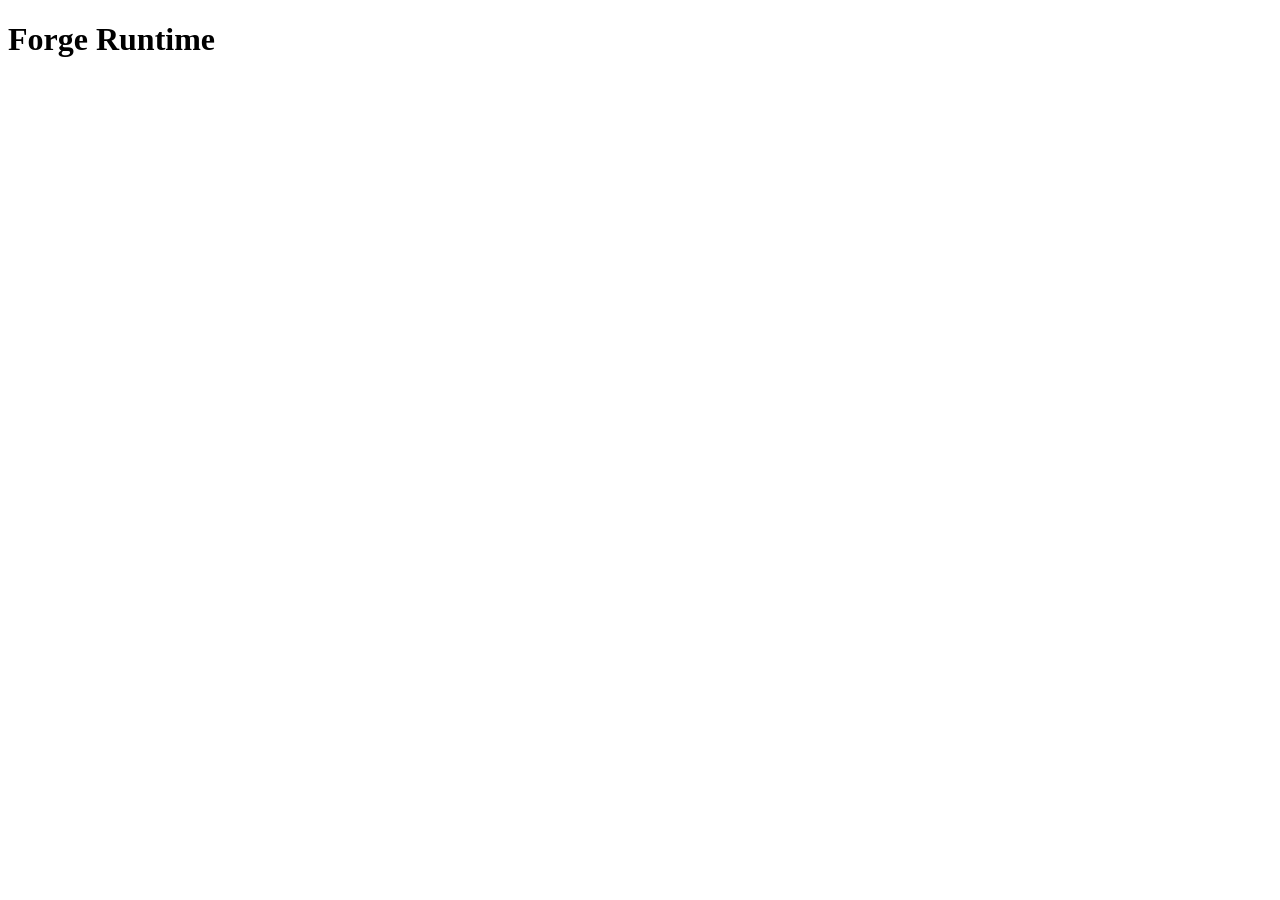
==== static/index.html @ 7a8f2b63 "feat(http): introduce unauthenticated landing and CLI login placeholder endpoints Appends unauthenti" ====
<!doctype html>
<html lang="en">
<head>
  <meta charset="utf-8">
  <meta name="viewport" content="width=device-width, initial-scale=1">
  <title>Forge Runtime</title>
</head>
<body>
  <main>
    <h1>Forge Runtime</h1>
  </main>
</body>
</html>
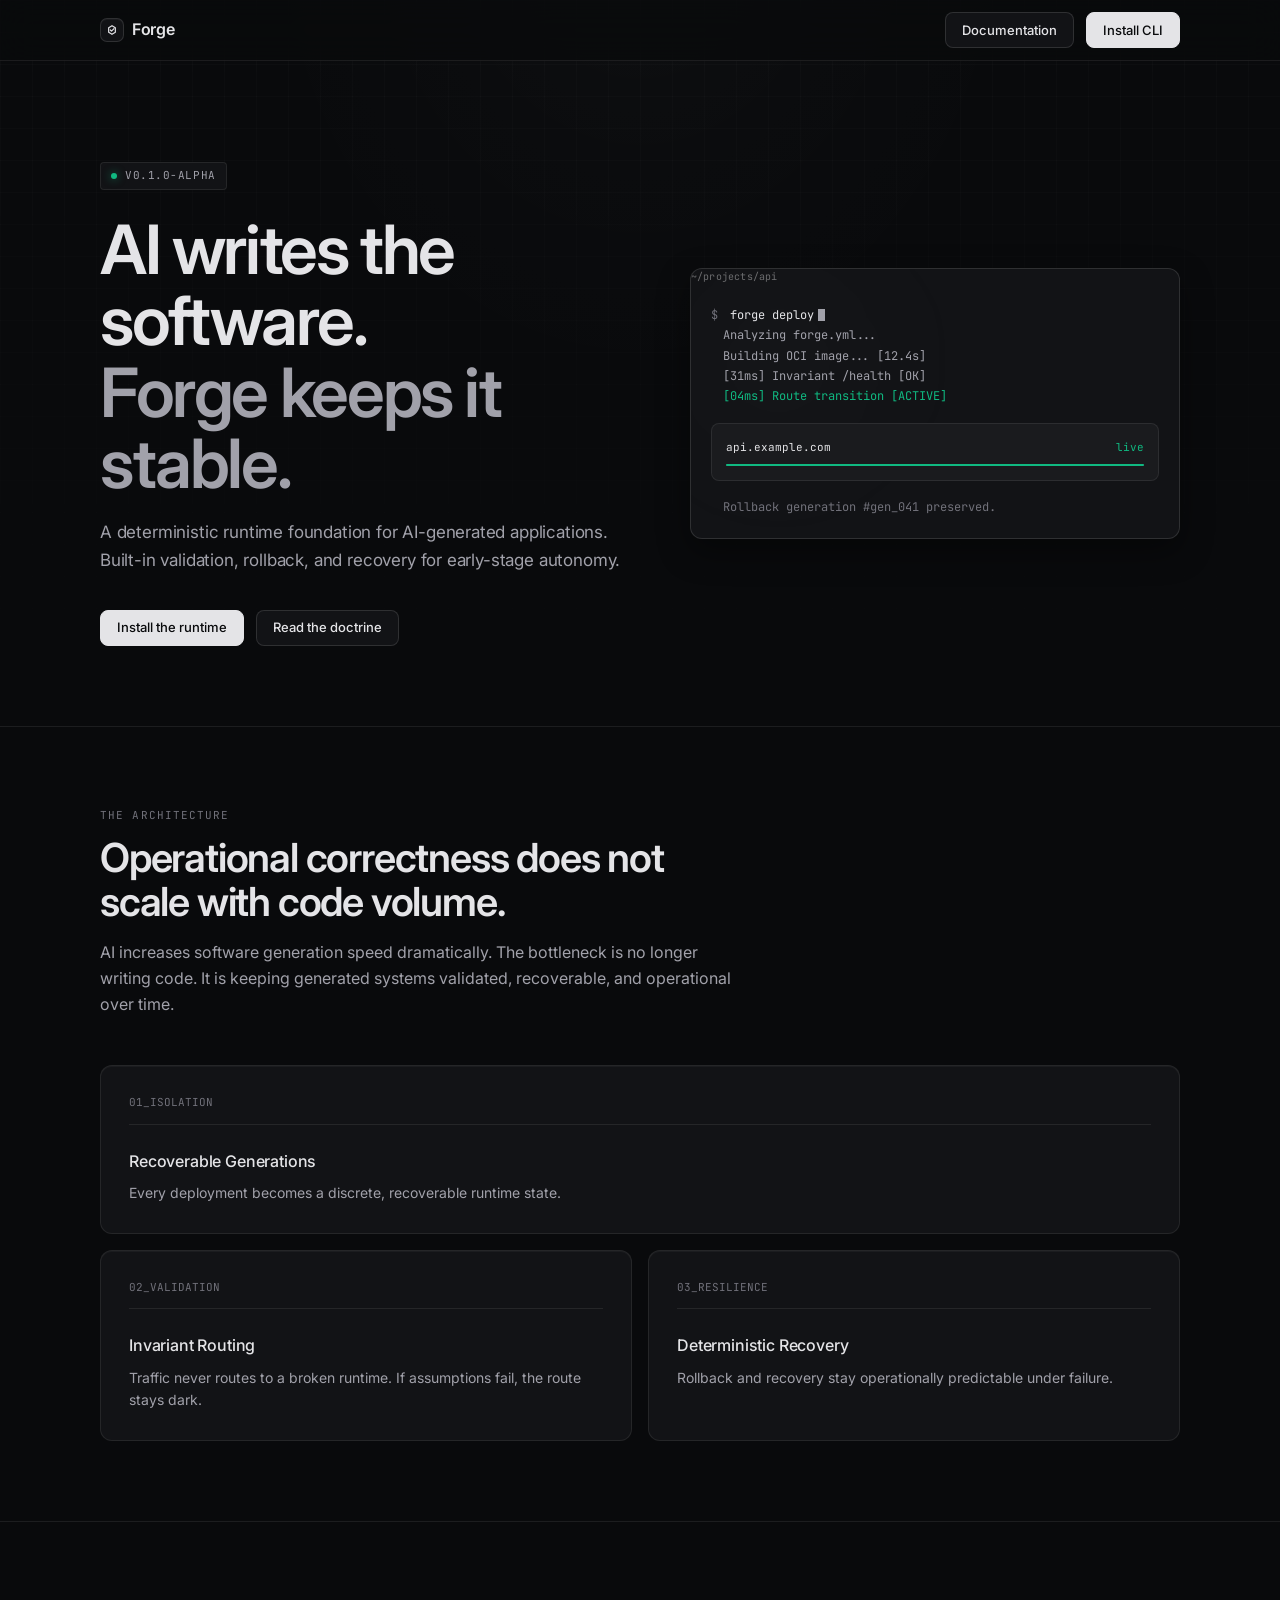
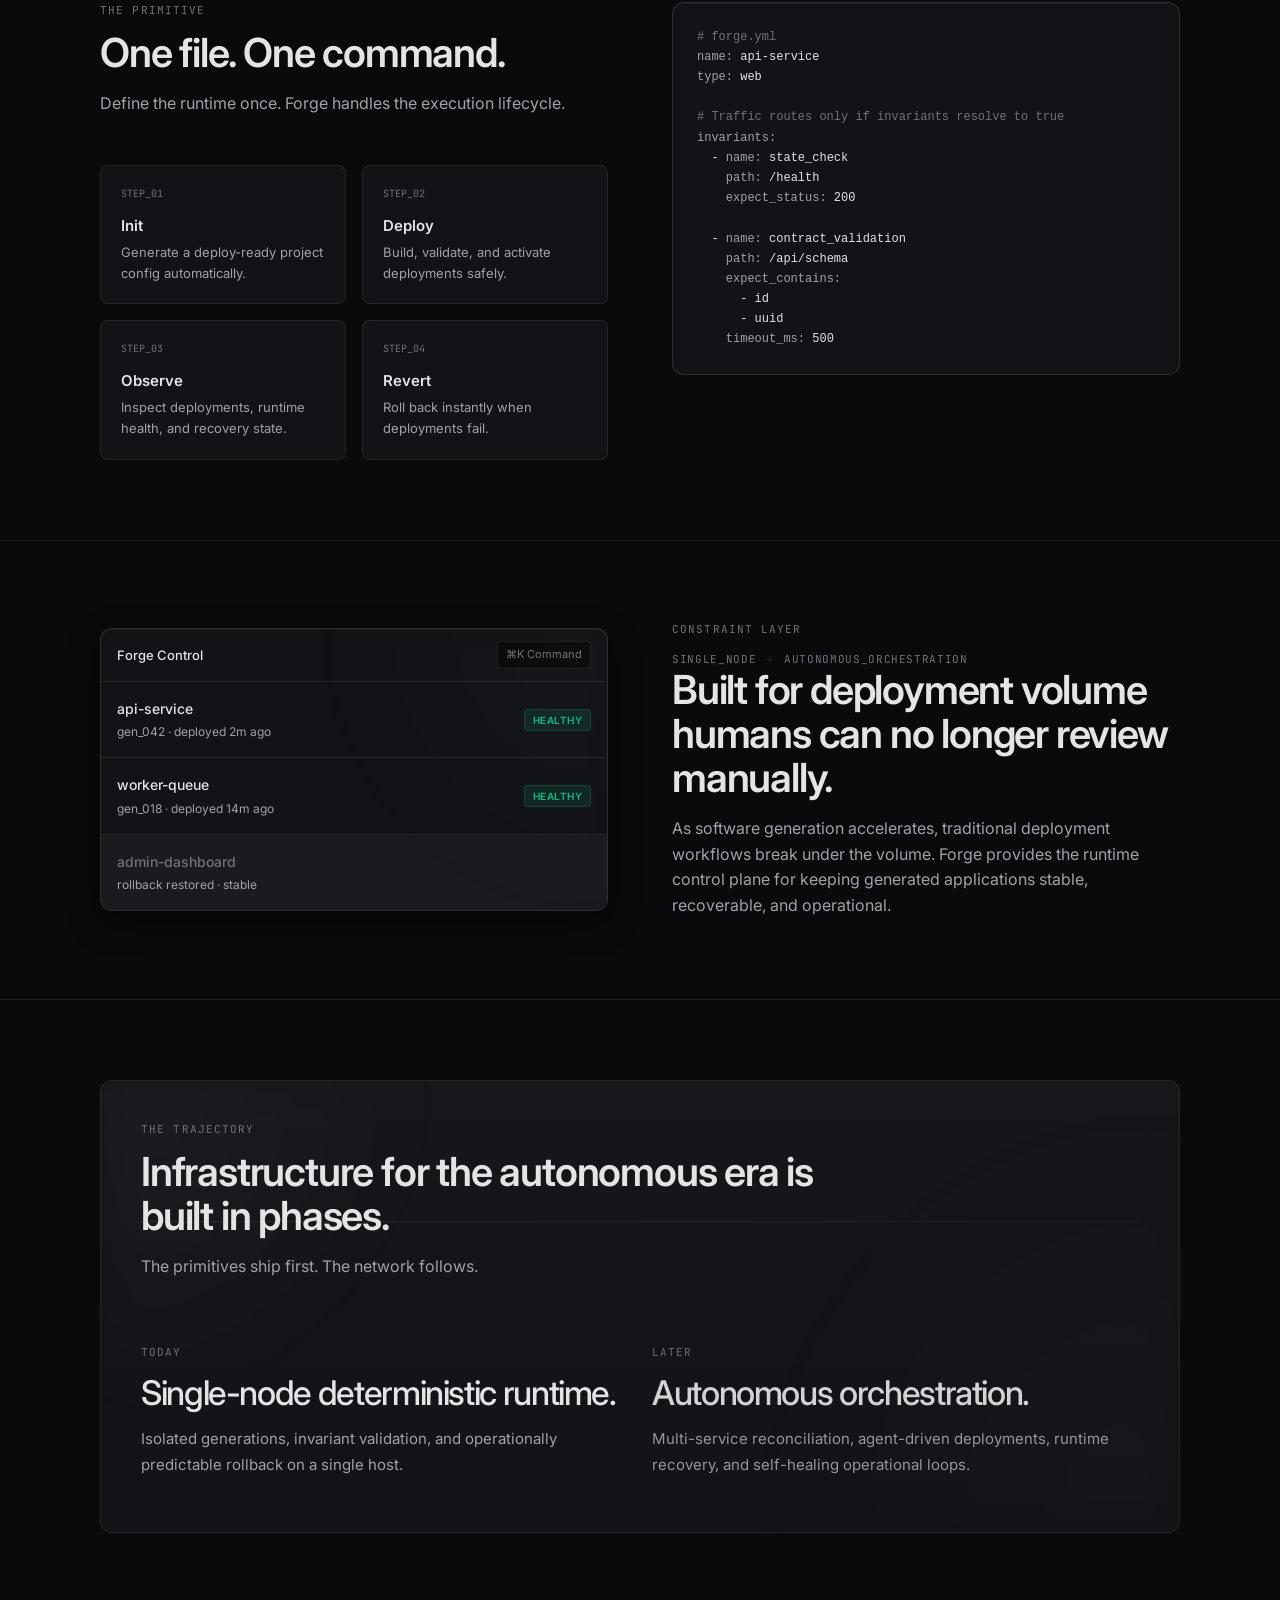
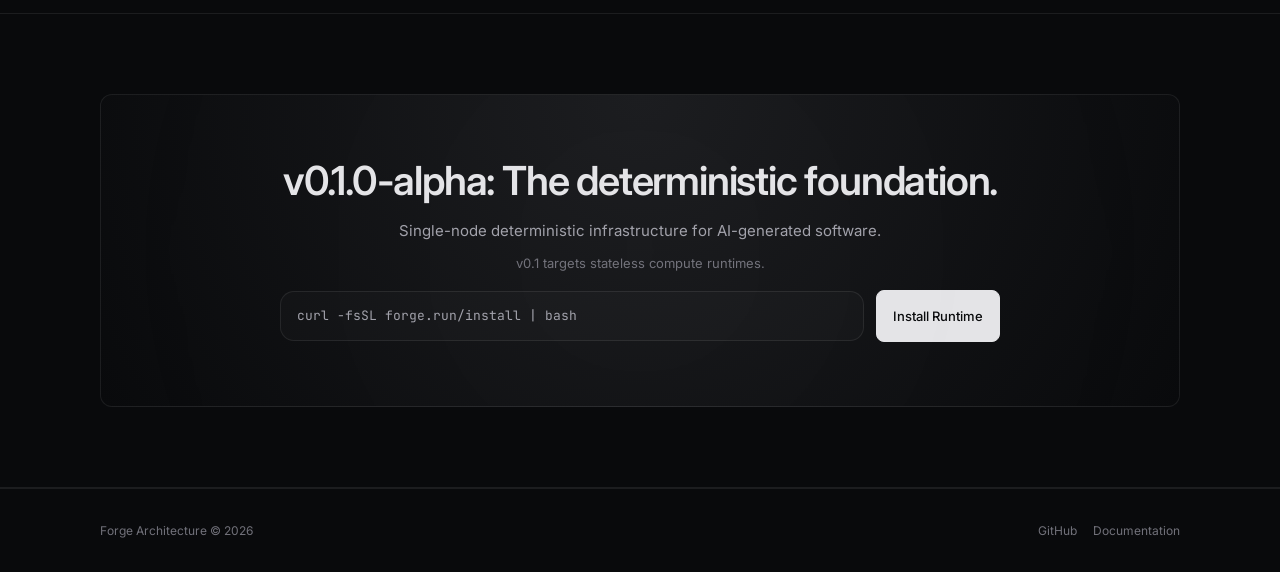
==== commit eae53a8c: "fix(auth): resolve login issue by updating authentication middleware" ====
--- a/static/index.html
+++ b/static/index.html
@@ -1,13 +1,1304 @@
 <!doctype html>
-<html lang="en">
-<head>
-  <meta charset="utf-8">
-  <meta name="viewport" content="width=device-width, initial-scale=1">
-  <title>Forge Runtime</title>
-</head>
-<body>
-  <main>
-    <h1>Forge Runtime</h1>
-  </main>
-</body>
+<html lang="en" class="dark">
+  <head>
+    <meta charset="UTF-8" />
+    <meta name="viewport" content="width=device-width, initial-scale=1.0" />
+    <meta
+      name="description"
+      content="Deploy AI-generated apps safely on your own infrastructure."
+    />
+    <title>Forge — The control plane for AI-generated software</title>
+
+    <link rel="preconnect" href="https://fonts.googleapis.com" />
+    <link rel="preconnect" href="https://fonts.gstatic.com" crossorigin />
+    <link
+      href="https://fonts.googleapis.com/css2?family=Inter:wght@400;500;600;700&family=JetBrains+Mono:wght@400;500;600&display=swap"
+      rel="stylesheet"
+    />
+
+    <style>
+          :root {
+            /* Softer Zinc/Charcoal Palette - Reduces eye strain */
+            --bg: #090a0c;
+            --bg-soft: #121316;
+            --bg-elevated: #1a1b1e;
+            --bg-hover: #212226;
+
+            /* Softer text colors to prevent halation */
+            --text: #e4e4e7;
+            --text-muted: #a1a1aa;
+            --text-faint: #71717a;
+
+            /* Translucent lines for natural blending */
+            --line: rgba(255, 255, 255, 0.08);
+            --line-strong: rgba(255, 255, 255, 0.12);
+
+            --accent: #ffffff;
+            --success: #10b981;
+            --success-bg: rgba(16, 185, 129, 0.12);
+
+            /* Sharp radii remain for the engineering feel */
+            --radius-xl: 16px;
+            --radius-lg: 12px;
+            --radius-md: 8px;
+            --radius-sm: 4px;
+
+            --shadow-soft: 0 12px 32px rgba(0, 0, 0, 0.4);
+            --shadow-border: inset 0 1px 0 rgba(255, 255, 255, 0.04);
+
+            --container: 1080px;
+          }
+
+          * { box-sizing: border-box; }
+          html { scroll-behavior: smooth; }
+
+          body {
+            margin: 0;
+            min-height: 100vh;
+            font-family: 'Inter', system-ui, sans-serif;
+            color: var(--text);
+            background-color: var(--bg);
+            overflow-x: hidden;
+            line-height: 1.6;
+            -webkit-font-smoothing: antialiased;
+            -moz-osx-font-smoothing: grayscale;
+          }
+
+          /* Softer Grid Pattern */
+          body::before {
+            content: "";
+            position: absolute;
+            inset: 0;
+            pointer-events: none;
+            background-image:
+              linear-gradient(rgba(255,255,255,0.02) 1px, transparent 1px),
+              linear-gradient(90deg, rgba(255,255,255,0.02) 1px, transparent 1px);
+            background-size: 32px 32px;
+            mask-image: linear-gradient(to bottom, rgba(0,0,0,1), transparent 80%);
+            -webkit-mask-image: linear-gradient(to bottom, rgba(0,0,0,1), transparent 80%);
+            z-index: -1;
+          }
+
+          /* Much softer ambient glow */
+          body::after {
+            content: "";
+            position: absolute;
+            top: -100px;
+            left: 50%;
+            transform: translateX(-50%);
+            width: 800px;
+            height: 500px;
+            background: radial-gradient(
+              ellipse at top,
+              rgba(255,255,255,0.025) 0%,
+              rgba(255,255,255,0.015) 22%,
+              rgba(255,255,255,0.008) 40%,
+              transparent 72%
+            );
+            pointer-events: none;
+            z-index: -1;
+            animation: ambient-float 12s ease-in-out infinite;
+          }
+
+          @keyframes ambient-float {
+            0%, 100% {
+              transform: translateX(-50%) translateY(0px);
+              opacity: 0.7;
+            }
+            50% {
+              transform: translateX(-50%) translateY(18px);
+              opacity: 1;
+            }
+          }
+
+          a { color: inherit; text-decoration: none; }
+          button, input { font: inherit; outline: none; }
+
+          .container {
+            width: min(100% - 48px, var(--container));
+            margin-inline: auto;
+          }
+
+          /* Navigation */
+          .nav-wrap {
+            position: sticky;
+            top: 0;
+            z-index: 50;
+            padding: 12px 0;
+            backdrop-filter: blur(16px);
+            -webkit-backdrop-filter: blur(16px);
+            background: rgba(9, 10, 12, 0.7);
+            border-bottom: 1px solid var(--line);
+          }
+
+          .nav {
+            display: flex;
+            align-items: center;
+            justify-content: space-between;
+          }
+
+          .brand {
+            display: inline-flex;
+            align-items: center;
+            gap: 8px;
+            font-weight: 600;
+            letter-spacing: -0.02em;
+            color: var(--text);
+          }
+
+          .brand-mark {
+            width: 24px;
+            height: 24px;
+            display: inline-flex;
+            align-items: center;
+            justify-content: center;
+            border: 1px solid var(--line-strong);
+            border-radius: 7px;
+            background: var(--bg-soft);
+            box-shadow: var(--shadow-border);
+          }
+
+          .brand-mark svg {
+            width: 16px;
+            height: 16px;
+            stroke: var(--text);
+            stroke-width: 1.8;
+            stroke-linecap: round;
+            stroke-linejoin: round;
+          }
+
+          .nav-links {
+            display: none;
+            align-items: center;
+            gap: 24px;
+            color: var(--text-muted);
+            font-size: 13px;
+            font-weight: 500;
+          }
+
+          .nav-links a { transition: color 150ms ease; }
+          .nav-links a:hover { color: var(--text); }
+
+          .nav-actions { display: flex; align-items: center; gap: 12px; }
+
+          /* Buttons */
+          .btn {
+            display: inline-flex;
+            align-items: center;
+            justify-content: center;
+            height: 36px;
+            padding: 0 16px;
+            border: 1px solid var(--line-strong);
+            border-radius: var(--radius-md);
+            color: var(--text);
+            background: var(--bg-soft);
+            font-size: 13px;
+            font-weight: 500;
+            transition: all 150ms cubic-bezier(0.2, 0.8, 0.2, 1);
+            cursor: pointer;
+          }
+
+          .btn:hover {
+            background: var(--bg-hover);
+            border-color: rgba(255, 255, 255, 0.2);
+          }
+
+          .btn:active { transform: scale(0.98); }
+
+          .btn-primary {
+            background: var(--text);
+            color: var(--bg);
+            border: 1px solid var(--text);
+          }
+
+          .btn-primary:hover {
+            background: #ffffff;
+            border-color: #ffffff;
+          }
+
+          /* Hero Section */
+          .hero { padding: 100px 0 80px; position: relative; }
+
+          .hero-grid {
+            display: grid;
+            gap: 48px;
+            align-items: center;
+          }
+
+          @media (min-width: 900px) {
+            .hero-grid { grid-template-columns: 1.05fr 0.95fr; }
+          }
+
+          .eyebrow {
+            display: inline-flex;
+            align-items: center;
+            gap: 8px;
+            padding: 4px 10px;
+            margin-bottom: 24px;
+            border: 1px solid var(--line);
+            border-radius: var(--radius-sm);
+            background: var(--bg-soft);
+            color: var(--text-muted);
+            font-family: 'JetBrains Mono', monospace;
+            font-size: 11px;
+            text-transform: uppercase;
+            letter-spacing: 0.05em;
+          }
+
+          .pulse {
+            width: 6px;
+            height: 6px;
+            border-radius: 50%;
+            background: var(--success);
+            box-shadow: 0 0 8px rgba(16, 185, 129, 0.6);
+          }
+
+          h1 {
+            margin: 0 0 20px;
+            font-size: clamp(40px, 5.5vw, 68px);
+            font-weight: 600;
+            line-height: 1.05;
+            letter-spacing: -0.035em;
+          }
+
+          .gradient-text { color: var(--text-muted); }
+
+          .hero-copy {
+            max-width: 540px;
+            color: var(--text-muted);
+            font-size: 17px;
+            line-height: 1.6;
+            letter-spacing: -0.01em;
+            margin-bottom: 36px;
+          }
+
+          .hero-actions { display: flex; gap: 12px; }
+
+          /* Strict Terminal UI */
+          .terminal-shell {
+            border: 1px solid var(--line-strong);
+            border-radius: var(--radius-lg);
+            background: var(--bg-soft);
+            box-shadow: var(--shadow-soft);
+            overflow: hidden;
+            position: relative;
+            animation: terminal-float 6s ease-in-out infinite;
+          }
+
+          .terminal-shell::before {
+            content: "";
+            position: absolute;
+            inset: -30%;
+            background:
+              radial-gradient(
+                circle,
+                rgba(255,255,255,0.035) 0%,
+                rgba(255,255,255,0.018) 18%,
+                rgba(255,255,255,0.008) 30%,
+                transparent 55%
+              );
+            filter: blur(40px);
+            opacity: 0.55;
+            transform: translateX(-20%) translateY(-10%);
+            animation: terminal-shimmer 14s ease-in-out infinite;
+            pointer-events: none;
+          }
+
+          @keyframes terminal-float {
+            0%, 100% {
+              transform: translateY(0px);
+            }
+            50% {
+              transform: translateY(-6px);
+            }
+          }
+
+          @keyframes terminal-shimmer {
+            0%, 100% {
+              transform: translateX(-18%) translateY(-8%);
+              opacity: 0.35;
+            }
+            50% {
+              transform: translateX(8%) translateY(4%);
+              opacity: 0.65;
+            }
+          }
+      }
+
+          .terminal-top {
+            display: flex;
+            align-items: center;
+            gap: 0;
+            padding: 12px 16px;
+            border-bottom: 1px solid var(--line);
+            background: rgba(255,255,255,0.015);
+            backdrop-filter: blur(12px);
+            -webkit-backdrop-filter: blur(12px);
+          }
+
+
+
+          .terminal-label {
+            color: rgba(255,255,255,0.38);
+            font-family: 'JetBrains Mono', monospace;
+            font-size: 10px;
+            letter-spacing: 0.02em;
+          }
+
+          .terminal-body {
+            padding: 20px;
+            font-family: 'JetBrains Mono', monospace;
+            font-size: 12px;
+            line-height: 1.7;
+            color: var(--text-muted);
+          }
+
+          .line { display: flex; gap: 12px; }
+          .prompt { color: var(--text-faint); user-select: none; }
+          .cmd { color: var(--text); }
+          .ok { color: var(--success); }
+          .info { color: var(--text-muted); }
+
+          .terminal-line {
+            opacity: 0;
+            transform: translateY(4px);
+            animation: terminal-line 420ms ease forwards;
+          }
+
+          .terminal-line:nth-child(1) { animation-delay: 450ms; }
+          .terminal-line:nth-child(2) { animation-delay: 1.1s; }
+          .terminal-line:nth-child(3) { animation-delay: 1.8s; }
+          .terminal-line:nth-child(4) { animation-delay: 2.7s; }
+          .terminal-line:nth-child(5) { animation-delay: 3.5s; }
+
+          .typing-cursor::after {
+            content: "";
+            display: inline-block;
+            width: 7px;
+            height: 1em;
+            margin-left: 4px;
+            vertical-align: -2px;
+            background: var(--text-muted);
+            animation: cursor-blink 900ms steps(2, start) infinite;
+          }
+
+          .route-card {
+            opacity: 0;
+            transform: translateY(6px);
+            animation: route-card-in 480ms ease forwards;
+            animation-delay: 4.05s;
+          }
+
+          .terminal-note {
+            opacity: 0;
+            animation: terminal-line 420ms ease forwards;
+            animation-delay: 4.8s;
+          }
+
+          @keyframes terminal-line {
+            to { opacity: 1; transform: translateY(0); }
+          }
+
+          @keyframes route-card-in {
+            to { opacity: 1; transform: translateY(0); }
+          }
+
+          @keyframes cursor-blink {
+            0%, 45% { opacity: 1; }
+            46%, 100% { opacity: 0; }
+          }
+
+          .route-card {
+            margin: 16px 0;
+            padding: 14px;
+            border: 1px solid var(--line);
+            border-radius: var(--radius-md);
+            background: var(--bg-elevated);
+          }
+
+          .route-head {
+            display: flex;
+            justify-content: space-between;
+            align-items: center;
+            color: var(--text);
+            font-size: 11px;
+            margin-bottom: 8px;
+          }
+
+          .route-status { color: var(--success); }
+
+          .progress {
+            height: 2px;
+            background: var(--line-strong);
+            border-radius: 2px;
+            overflow: hidden;
+          }
+
+          .progress-bar {
+            height: 100%;
+            width: 100%;
+            background: var(--success);
+            transform-origin: left;
+            animation: progress 1.4s cubic-bezier(0.2, 0.8, 0.2, 1) forwards;
+            animation-delay: 4.25s;
+          }
+
+          @keyframes progress { 0% { transform: scaleX(0); } 100% { transform: scaleX(1); } }
+
+          /* Sections */
+          section { padding: 80px 0; border-top: 1px solid var(--line); }
+
+          .section-head { margin-bottom: 48px; max-width: 640px; }
+
+          .kicker {
+            font-family: 'JetBrains Mono', monospace;
+            font-size: 11px;
+            color: var(--text-faint);
+            text-transform: uppercase;
+            letter-spacing: 0.1em;
+            margin-bottom: 12px;
+          }
+
+          h2 {
+            font-size: clamp(28px, 4vw, 40px);
+            font-weight: 600;
+            letter-spacing: -0.03em;
+            margin: 0 0 16px;
+            line-height: 1.1;
+          }
+
+          .section-copy { color: var(--text-muted); font-size: 16px; margin: 0; }
+
+          /* Bento Grid */
+          .grid-3 {
+            display: grid;
+            grid-template-columns: repeat(auto-fit, minmax(300px, 1fr));
+            gap: 16px;
+          }
+
+          .card {
+            padding: 28px;
+            border: 1px solid var(--line);
+            border-radius: var(--radius-lg);
+            background: var(--bg-soft);
+            box-shadow: var(--shadow-border);
+            transition:
+              border-color 180ms ease,
+              background 180ms ease,
+              transform 180ms ease,
+              box-shadow 180ms ease;
+          }
+
+          .card:hover {
+            border-color: rgba(255, 255, 255, 0.15);
+            background: var(--bg-elevated);
+            transform: translateY(-4px);
+            box-shadow: 0 20px 50px rgba(0,0,0,0.22);
+          }
+
+          .icon-mono {
+            font-family: 'JetBrains Mono', monospace;
+            font-size: 11px;
+            color: var(--text-faint);
+            margin-bottom: 24px;
+            padding-bottom: 12px;
+            border-bottom: 1px solid var(--line);
+          }
+
+          h3 { margin: 0 0 8px; font-size: 16px; font-weight: 500; letter-spacing: -0.01em; }
+          .card p { margin: 0; color: var(--text-muted); font-size: 14px; }
+
+          /* Workflow Pipeline */
+          .workflow { display: grid; gap: 16px; }
+
+          @media (min-width: 768px) {
+            .workflow { grid-template-columns: repeat(2, 1fr); }
+          }
+
+          .step {
+            padding: 20px;
+            border: 1px solid var(--line);
+            border-radius: var(--radius-md);
+            background: var(--bg-soft);
+          }
+
+          .step-number {
+            font-family: 'JetBrains Mono', monospace;
+            font-size: 10px;
+            color: var(--text-faint);
+            margin-bottom: 12px;
+          }
+
+          .step-title { margin: 0 0 4px; font-weight: 600; font-size: 15px; }
+          .step-copy { margin: 0; color: var(--text-muted); font-size: 13px; }
+
+          /* Split Layout */
+          .split { display: grid; gap: 64px; align-items: start; }
+
+          @media (min-width: 900px) {
+            .split { grid-template-columns: 1fr 1fr; }
+          }
+
+          /* Code Block */
+          .code-block {
+            margin: 0;
+            padding: 24px;
+            border: 1px solid var(--line-strong);
+            border-radius: var(--radius-lg);
+            background: var(--bg-soft);
+            color: var(--text);
+            font-family: 'JetBrains Mono', monospace;
+            font-size: 12px;
+            line-height: 1.6;
+            overflow-x: auto;
+            box-shadow: var(--shadow-border);
+          }
+
+          .key { color: var(--text-muted); }
+          .val { color: var(--text); }
+          .cmt { color: var(--text-faint); }
+
+          /* App Frame Preview */
+          .app-frame {
+            border: 1px solid var(--line-strong);
+            border-radius: var(--radius-lg);
+            background: var(--bg-soft);
+            overflow: hidden;
+            box-shadow: var(--shadow-border), var(--shadow-soft);
+            position: relative;
+          }
+
+          .app-frame::after {
+            content: "";
+            position: absolute;
+            inset: 0;
+            background: radial-gradient(
+              circle at top right,
+              rgba(255,255,255,0.025),
+              rgba(255,255,255,0.01) 22%,
+              transparent 55%
+            );
+            filter: blur(18px);
+            pointer-events: none;
+          }
+
+          .app-header {
+            display: flex;
+            justify-content: space-between;
+            align-items: center;
+            padding: 12px 16px;
+            border-bottom: 1px solid var(--line);
+          }
+
+          .app-search {
+            padding: 4px 8px;
+            border: 1px solid var(--line);
+            border-radius: var(--radius-sm);
+            font-size: 11px;
+            color: var(--text-faint);
+            background: var(--bg);
+          }
+
+          .app-row {
+            display: flex;
+            justify-content: space-between;
+            align-items: center;
+            padding: 16px;
+            border-bottom: 1px solid var(--line);
+          }
+
+          .app-row:last-child { border-bottom: none; }
+
+          .deploy-name { font-weight: 500; font-size: 14px; }
+          .deploy-meta { font-size: 12px; color: var(--text-muted); margin-top: 2px; }
+
+          .badge {
+            padding: 2px 8px;
+            border-radius: var(--radius-sm);
+            font-size: 10px;
+            font-weight: 600;
+            text-transform: uppercase;
+            letter-spacing: 0.05em;
+            background: var(--success-bg);
+            color: var(--success);
+            border: 1px solid rgba(16, 185, 129, 0.2);
+          }
+
+          /* Roadmap Timeline */
+          .roadmap-grid {
+            display: grid;
+            gap: 12px;
+          }
+
+          .roadmap-item {
+            display: grid;
+            grid-template-columns: 1fr;
+            gap: 16px;
+            padding: 24px;
+            border: 1px solid var(--line);
+            border-radius: var(--radius-lg);
+            background: var(--bg-soft);
+            box-shadow: var(--shadow-border);
+            transition:
+              transform 180ms ease,
+              border-color 180ms ease,
+              background 180ms ease;
+          }
+
+          .roadmap-item:hover {
+            transform: translateY(-3px);
+            border-color: rgba(255,255,255,0.14);
+            background: var(--bg-elevated);
+          }
+
+          @media (min-width: 820px) {
+            .roadmap-item {
+              grid-template-columns: 180px 1fr;
+              align-items: start;
+            }
+          }
+
+          .roadmap-phase {
+            font-family: 'JetBrains Mono', monospace;
+            font-size: 10px;
+            color: var(--text-faint);
+            margin-bottom: 8px;
+            text-transform: uppercase;
+            letter-spacing: 0.08em;
+          }
+
+          .roadmap-status {
+            display: inline-flex;
+            align-items: center;
+            width: fit-content;
+            padding: 3px 8px;
+            border: 1px solid var(--line-strong);
+            border-radius: var(--radius-sm);
+            color: var(--text-muted);
+            background: var(--bg);
+            font-family: 'JetBrains Mono', monospace;
+            font-size: 10px;
+            text-transform: uppercase;
+            letter-spacing: 0.05em;
+          }
+
+          .roadmap-status.done {
+            color: var(--success);
+            background: var(--success-bg);
+            border-color: rgba(16, 185, 129, 0.2);
+          }
+
+          .roadmap-status.now {
+            color: var(--text);
+            border-color: rgba(255, 255, 255, 0.2);
+          }
+
+          .roadmap-body h3 {
+            margin-bottom: 6px;
+          }
+
+          .roadmap-body p {
+            margin: 0;
+            color: var(--text-muted);
+            font-size: 14px;
+          }
+
+          .roadmap-list {
+            display: flex;
+            flex-wrap: wrap;
+            gap: 6px;
+            margin-top: 14px;
+          }
+
+          .roadmap-chip {
+            padding: 3px 8px;
+            border: 1px solid var(--line);
+            border-radius: var(--radius-sm);
+            color: var(--text-faint);
+            background: var(--bg);
+            font-family: 'JetBrains Mono', monospace;
+            font-size: 10px;
+          }
+
+          /* CTA Section */
+          .cta-box {
+            text-align: center;
+            padding: 64px 24px;
+            border: 1px solid var(--line);
+            border-radius: var(--radius-lg);
+            background: radial-gradient(circle at 50% 0%, var(--bg-elevated), var(--bg) 100%);
+            position: relative;
+            overflow: hidden;
+          }
+
+          .cta-box::before {
+            content: "";
+            position: absolute;
+            inset: -40%;
+            background: radial-gradient(
+              circle,
+              rgba(255,255,255,0.02) 0%,
+              rgba(255,255,255,0.012) 18%,
+              rgba(255,255,255,0.005) 36%,
+              transparent 62%
+            );
+            filter: blur(30px);
+            animation: cta-glow 8s linear infinite;
+            pointer-events: none;
+          }
+
+          @keyframes cta-glow {
+            0% {
+              transform: rotate(0deg);
+            }
+            100% {
+              transform: rotate(360deg) scale(1.04);
+            }
+          }
+
+          .trajectory-shell {
+            position: relative;
+            padding: 40px;
+            border: 1px solid var(--line);
+            border-radius: var(--radius-lg);
+            background:
+              linear-gradient(to bottom, rgba(255,255,255,0.015), transparent),
+              var(--bg-soft);
+            overflow: hidden;
+          }
+
+          .trajectory-shell::before {
+            content: "";
+            position: absolute;
+            inset: 0;
+            background:
+              radial-gradient(circle at top left, rgba(255,255,255,0.03), transparent 30%),
+              radial-gradient(circle at bottom right, rgba(255,255,255,0.02), transparent 40%);
+            filter: blur(30px);
+            pointer-events: none;
+          }
+
+          .trajectory-head {
+            position: relative;
+            z-index: 1;
+            max-width: 720px;
+            margin-bottom: 40px;
+          }
+
+          .trajectory-line {
+            position: absolute;
+            top: 140px;
+            left: 40px;
+            right: 40px;
+            height: 1px;
+            background: linear-gradient(
+              to right,
+              rgba(255,255,255,0.08),
+              rgba(255,255,255,0.02)
+            );
+          }
+
+          .trajectory-grid {
+            position: relative;
+            z-index: 1;
+            display: grid;
+            grid-template-columns: repeat(2, minmax(0, 1fr));
+            gap: 24px;
+          }
+
+          .trajectory-block {
+            padding-top: 24px;
+          }
+
+          .trajectory-label {
+            margin-bottom: 14px;
+            color: var(--text-faint);
+            font-family: 'JetBrains Mono', monospace;
+            font-size: 11px;
+            text-transform: uppercase;
+            letter-spacing: 0.08em;
+          }
+
+          .trajectory-block h3 {
+            margin-bottom: 10px;
+            font-size: clamp(24px, 3vw, 34px);
+            line-height: 1.05;
+            letter-spacing: -0.04em;
+          }
+
+          .trajectory-block p {
+            max-width: 460px;
+            color: var(--text-muted);
+            font-size: 15px;
+            line-height: 1.7;
+          }
+
+          .trajectory-future {
+            opacity: 0.92;
+          }
+
+          @media (max-width: 820px) {
+            .trajectory-grid {
+              grid-template-columns: 1fr;
+            }
+
+            .trajectory-line {
+              display: none;
+            }
+
+            .trajectory-shell {
+              padding: 28px;
+            }
+          }
+            100% {
+              transform: rotate(360deg) scale(1.04);
+            }
+          }
+
+          .cta-form {
+            display: flex;
+            max-width: 400px;
+            margin: 32px auto 0;
+            gap: 8px;
+          }
+
+          .input {
+            flex: 1;
+            height: 36px;
+            padding: 0 12px;
+            border: 1px solid var(--line-strong);
+            border-radius: var(--radius-md);
+            background: var(--bg);
+            color: var(--text);
+            font-size: 13px;
+            transition: border-color 150ms;
+          }
+
+          .input:focus { border-color: rgba(255, 255, 255, 0.3); }
+
+          /* Footer */
+          footer {
+            padding: 32px 0;
+            border-top: 1px solid var(--line);
+            font-size: 12px;
+            color: var(--text-faint);
+          }
+
+          .footer-content {
+            display: flex;
+            justify-content: space-between;
+            align-items: center;
+          }
+
+          .footer-links { display: flex; gap: 16px; }
+          .footer-links a:hover { color: var(--text-muted); }
+
+          /* Reveal Utils */
+          .reveal {
+            opacity: 0;
+            transform: translateY(10px);
+            animation: reveal 500ms cubic-bezier(0.2, 0.8, 0.2, 1) forwards;
+          }
+          .delay-1 { animation-delay: 100ms; }
+          .delay-2 { animation-delay: 200ms; }
+
+          @keyframes reveal { to { opacity: 1; transform: translateY(0); } }
+    </style>
+  </head>
+  <body>
+    <!-- Navigation -->
+    <header class="nav-wrap">
+      <nav class="container nav">
+        <a class="brand" href="#">
+          <div class="brand-mark" aria-hidden="true">
+            <svg viewBox="0 0 24 24" fill="none">
+              <path d="M7 8.5L12 5.5L17 8.5V15.5L12 18.5L7 15.5V8.5Z" />
+              <path d="M9.5 12L11.3 13.8L15 10" />
+            </svg>
+          </div>
+          Forge
+        </a>
+        <div class="nav-links">
+          <a href="#platform">Abstractions</a>
+          <a href="#workflow">Workflow</a>
+          <a href="#operator">Operator</a>
+          <a href="#roadmap">Roadmap</a>
+        </div>
+        <div class="nav-actions">
+          <a class="btn" href="#">Documentation</a>
+          <a class="btn btn-primary" href="#waitlist">Install CLI</a>
+        </div>
+      </nav>
+    </header>
+
+    <main>
+      <!-- Hero -->
+      <section class="hero" style="border-top: none">
+        <div class="container hero-grid">
+          <div>
+            <div class="eyebrow reveal">
+              <span class="pulse"></span> v0.1.0-alpha
+            </div>
+            <h1 class="reveal delay-1">
+              AI writes the software. <br />
+              <span class="gradient-text">Forge keeps it stable.</span>
+            </h1>
+            <p class="hero-copy reveal delay-2">
+              A deterministic runtime foundation for AI-generated applications.
+              Built-in validation, rollback, and recovery for early-stage
+              autonomy.
+            </p>
+            <div class="hero-actions reveal delay-2">
+              <a class="btn btn-primary" href="#waitlist"
+                >Install the runtime</a
+              >
+              <a class="btn" href="#workflow">Read the doctrine</a>
+            </div>
+          </div>
+
+          <div class="terminal-shell reveal delay-2">
+            <div class="terminal-top">
+              <div class="terminal-label">~/projects/api</div>
+            </div>
+            <div class="terminal-body">
+              <div class="line terminal-line">
+                <span class="prompt">$</span
+                ><span class="cmd typing-cursor">forge deploy</span>
+              </div>
+              <div class="line terminal-line">
+                <span class="prompt"></span
+                ><span class="info">Analyzing forge.yml...</span>
+              </div>
+              <div class="line terminal-line">
+                <span class="prompt"></span
+                ><span class="info">Building OCI image... [12.4s]</span>
+              </div>
+              <div class="line terminal-line">
+                <span class="prompt"></span
+                ><span class="info">[31ms] Invariant /health [OK]</span>
+              </div>
+              <div class="line terminal-line">
+                <span class="prompt"></span
+                ><span class="ok">[04ms] Route transition [ACTIVE]</span>
+              </div>
+
+              <div class="route-card">
+                <div class="route-head">
+                  <span>api.example.com</span>
+                  <span class="route-status">live</span>
+                </div>
+                <div class="progress"><div class="progress-bar"></div></div>
+              </div>
+
+              <div class="line terminal-note" style="margin-top: 8px">
+                <span class="prompt"></span
+                ><span class="info" style="color: var(--text-faint)"
+                  >Rollback generation #gen_041 preserved.</span
+                >
+              </div>
+            </div>
+          </div>
+        </div>
+      </section>
+
+      <!-- Platform Abstraction -->
+      <section id="platform">
+        <div class="container">
+          <div class="section-head">
+            <div class="kicker">The Architecture</div>
+            <h2>Operational correctness does not scale with code volume.</h2>
+            <p class="section-copy">
+              AI increases software generation speed dramatically. The
+              bottleneck is no longer writing code. It is keeping generated
+              systems validated, recoverable, and operational over time.
+            </p>
+          </div>
+
+          <div class="card" style="margin-bottom: 16px">
+            <div class="icon-mono">01_ISOLATION</div>
+            <h3>Recoverable Generations</h3>
+            <p>
+              Every deployment becomes a discrete, recoverable runtime state.
+            </p>
+          </div>
+
+          <div class="grid-3" style="grid-template-columns: repeat(2, 1fr)">
+            <div class="card">
+              <div class="icon-mono">02_VALIDATION</div>
+              <h3>Invariant Routing</h3>
+              <p>
+                Traffic never routes to a broken runtime. If assumptions fail,
+                the route stays dark.
+              </p>
+            </div>
+            <div class="card">
+              <div class="icon-mono">03_RESILIENCE</div>
+              <h3>Deterministic Recovery</h3>
+              <p>
+                Rollback and recovery stay operationally predictable under
+                failure.
+              </p>
+            </div>
+          </div>
+        </div>
+      </section>
+
+      <!-- Workflow / YAML -->
+      <section id="workflow">
+        <div class="container split">
+          <div>
+            <div class="section-head">
+              <div class="kicker">The Primitive</div>
+              <h2>One file. One command.</h2>
+              <p class="section-copy">
+                Define the runtime once. Forge handles the execution lifecycle.
+              </p>
+            </div>
+
+            <div class="workflow">
+              <div class="step">
+                <div class="step-number">STEP_01</div>
+                <p class="step-title">Init</p>
+                <p class="step-copy">
+                  Generate a deploy-ready project config automatically.
+                </p>
+              </div>
+              <div class="step">
+                <div class="step-number">STEP_02</div>
+                <p class="step-title">Deploy</p>
+                <p class="step-copy">
+                  Build, validate, and activate deployments safely.
+                </p>
+              </div>
+              <div class="step">
+                <div class="step-number">STEP_03</div>
+                <p class="step-title">Observe</p>
+                <p class="step-copy">
+                  Inspect deployments, runtime health, and recovery state.
+                </p>
+              </div>
+              <div class="step">
+                <div class="step-number">STEP_04</div>
+                <p class="step-title">Revert</p>
+                <p class="step-copy">
+                  Roll back instantly when deployments fail.
+                </p>
+              </div>
+            </div>
+          </div>
+
+          <pre class="code-block"><code><span class="cmt"># forge.yml</span>
+<span class="key">name:</span> <span class="val">api-service</span>
+<span class="key">type:</span> <span class="val">web</span>
+
+<span class="cmt"># Traffic routes only if invariants resolve to true</span>
+<span class="key">invariants:</span>
+  - <span class="key">name:</span> <span class="val">state_check</span>
+    <span class="key">path:</span> <span class="val">/health</span>
+    <span class="key">expect_status:</span> <span class="val">200</span>
+
+  - <span class="key">name:</span> <span class="val">contract_validation</span>
+    <span class="key">path:</span> <span class="val">/api/schema</span>
+    <span class="key">expect_contains:</span>
+      - <span class="val">id</span>
+      - <span class="val">uuid</span>
+    <span class="key">timeout_ms:</span> <span class="val">500</span></code></pre>
+        </div>
+      </section>
+
+      <!-- Operator Console -->
+      <section id="operator">
+        <div class="container split" style="align-items: center">
+          <div class="app-frame">
+            <div class="app-header">
+              <div style="font-weight: 500; font-size: 13px">Forge Control</div>
+              <div class="app-search">⌘K Command</div>
+            </div>
+            <div>
+              <div class="app-row">
+                <div>
+                  <div class="deploy-name">api-service</div>
+                  <div class="deploy-meta">gen_042 · deployed 2m ago</div>
+                </div>
+                <div class="badge">Healthy</div>
+              </div>
+              <div class="app-row">
+                <div>
+                  <div class="deploy-name">worker-queue</div>
+                  <div class="deploy-meta">gen_018 · deployed 14m ago</div>
+                </div>
+                <div class="badge">Healthy</div>
+              </div>
+              <div class="app-row" style="background: var(--bg-elevated)">
+                <div>
+                  <div class="deploy-name" style="color: var(--text-faint)">
+                    admin-dashboard
+                  </div>
+                  <div class="deploy-meta">rollback restored · stable</div>
+                </div>
+              </div>
+            </div>
+          </div>
+
+          <div>
+            <div
+              class="section-head"
+              style="margin-bottom: 0; max-width: 560px"
+            >
+              <div class="kicker">Constraint Layer</div>
+              <div
+                style="
+                  margin-top: 10px;
+                  display: flex;
+                  align-items: center;
+                  gap: 10px;
+                  color: var(--text-faint);
+                  font-family: &quot;JetBrains Mono&quot;, monospace;
+                  font-size: 11px;
+                  letter-spacing: 0.06em;
+                "
+              >
+                <span>SINGLE_NODE</span>
+                <span style="opacity: 0.3">→</span>
+                <span>AUTONOMOUS_ORCHESTRATION</span>
+              </div>
+              <h2>
+                Built for deployment volume humans can no longer review
+                manually.
+              </h2>
+              <p class="section-copy">
+                As software generation accelerates, traditional deployment
+                workflows break under the volume. Forge provides the runtime
+                control plane for keeping generated applications stable,
+                recoverable, and operational.
+              </p>
+            </div>
+          </div>
+        </div>
+      </section>
+
+      <!-- Trajectory -->
+      <section id="trajectory">
+        <div class="container">
+          <div class="trajectory-shell">
+            <div class="trajectory-head">
+              <div class="kicker">The Trajectory</div>
+              <h2>Infrastructure for the autonomous era is built in phases.</h2>
+              <p class="section-copy">
+                The primitives ship first. The network follows.
+              </p>
+            </div>
+
+            <div class="trajectory-line"></div>
+
+            <div class="trajectory-grid">
+              <div class="trajectory-block">
+                <div class="trajectory-label">Today</div>
+                <h3>Single-node deterministic runtime.</h3>
+                <p>
+                  Isolated generations, invariant validation, and operationally
+                  predictable rollback on a single host.
+                </p>
+              </div>
+
+              <div class="trajectory-block trajectory-future">
+                <div class="trajectory-label">Later</div>
+                <h3>Autonomous orchestration.</h3>
+                <p>
+                  Multi-service reconciliation, agent-driven deployments,
+                  runtime recovery, and self-healing operational loops.
+                </p>
+              </div>
+            </div>
+          </div>
+        </div>
+      </section>
+
+      <!-- CTA -->
+      <section id="waitlist" style="border-bottom: 1px solid var(--line)">
+        <div class="container">
+          <div class="cta-box">
+            <h2>v0.1.0-alpha: The deterministic foundation.</h2>
+            <p
+              style="
+                color: var(--text-muted);
+                font-size: 15px;
+                margin-top: 12px;
+              "
+            >
+              Single-node deterministic infrastructure for AI-generated
+              software.<br /><span
+                style="
+                  display: inline-block;
+                  margin-top: 10px;
+                  font-size: 13px;
+                  color: var(--text-faint);
+                "
+                >v0.1 targets stateless compute runtimes.</span
+              >
+            </p>
+            <form
+              class="cta-form"
+              onsubmit="
+                event.preventDefault();
+                this.querySelector('button').textContent = 'Added';
+                this.querySelector('button').disabled = true;
+              "
+            >
+              <div
+                style="
+                  display: flex;
+                  flex-wrap: wrap;
+                  gap: 12px;
+                  align-items: center;
+                  justify-content: center;
+                  width: 100%;
+                  max-width: 720px;
+                  margin: 0 auto;
+                "
+              >
+                <div
+                  style="
+                    flex: 1 1 420px;
+                    min-width: 0;
+                    padding: 14px 16px;
+                    border: 1px solid var(--line);
+                    border-radius: 14px;
+                    background: rgba(255, 255, 255, 0.02);
+                    font-family: &quot;JetBrains Mono&quot;, monospace;
+                    font-size: 13px;
+                    color: var(--text-muted);
+                    text-align: left;
+                    overflow: auto;
+                    white-space: nowrap;
+                    line-height: 1.5;
+                  "
+                >
+                  curl -fsSL forge.run/install | bash
+                </div>
+
+                <button
+                  type="submit"
+                  class="btn btn-primary"
+                  style="height: 52px; flex: 0 0 auto; white-space: nowrap"
+                >
+                  Install Runtime
+                </button>
+              </div>
+            </form>
+          </div>
+        </div>
+      </section>
+    </main>
+
+    <footer>
+      <div class="container footer-content">
+        <div>Forge Architecture © 2026</div>
+        <div class="footer-links">
+          <a href="https://github.com/forge" target="_blank">GitHub</a>
+          <a href="#">Documentation</a>
+        </div>
+      </div>
+    </footer>
+  </body>
 </html>
